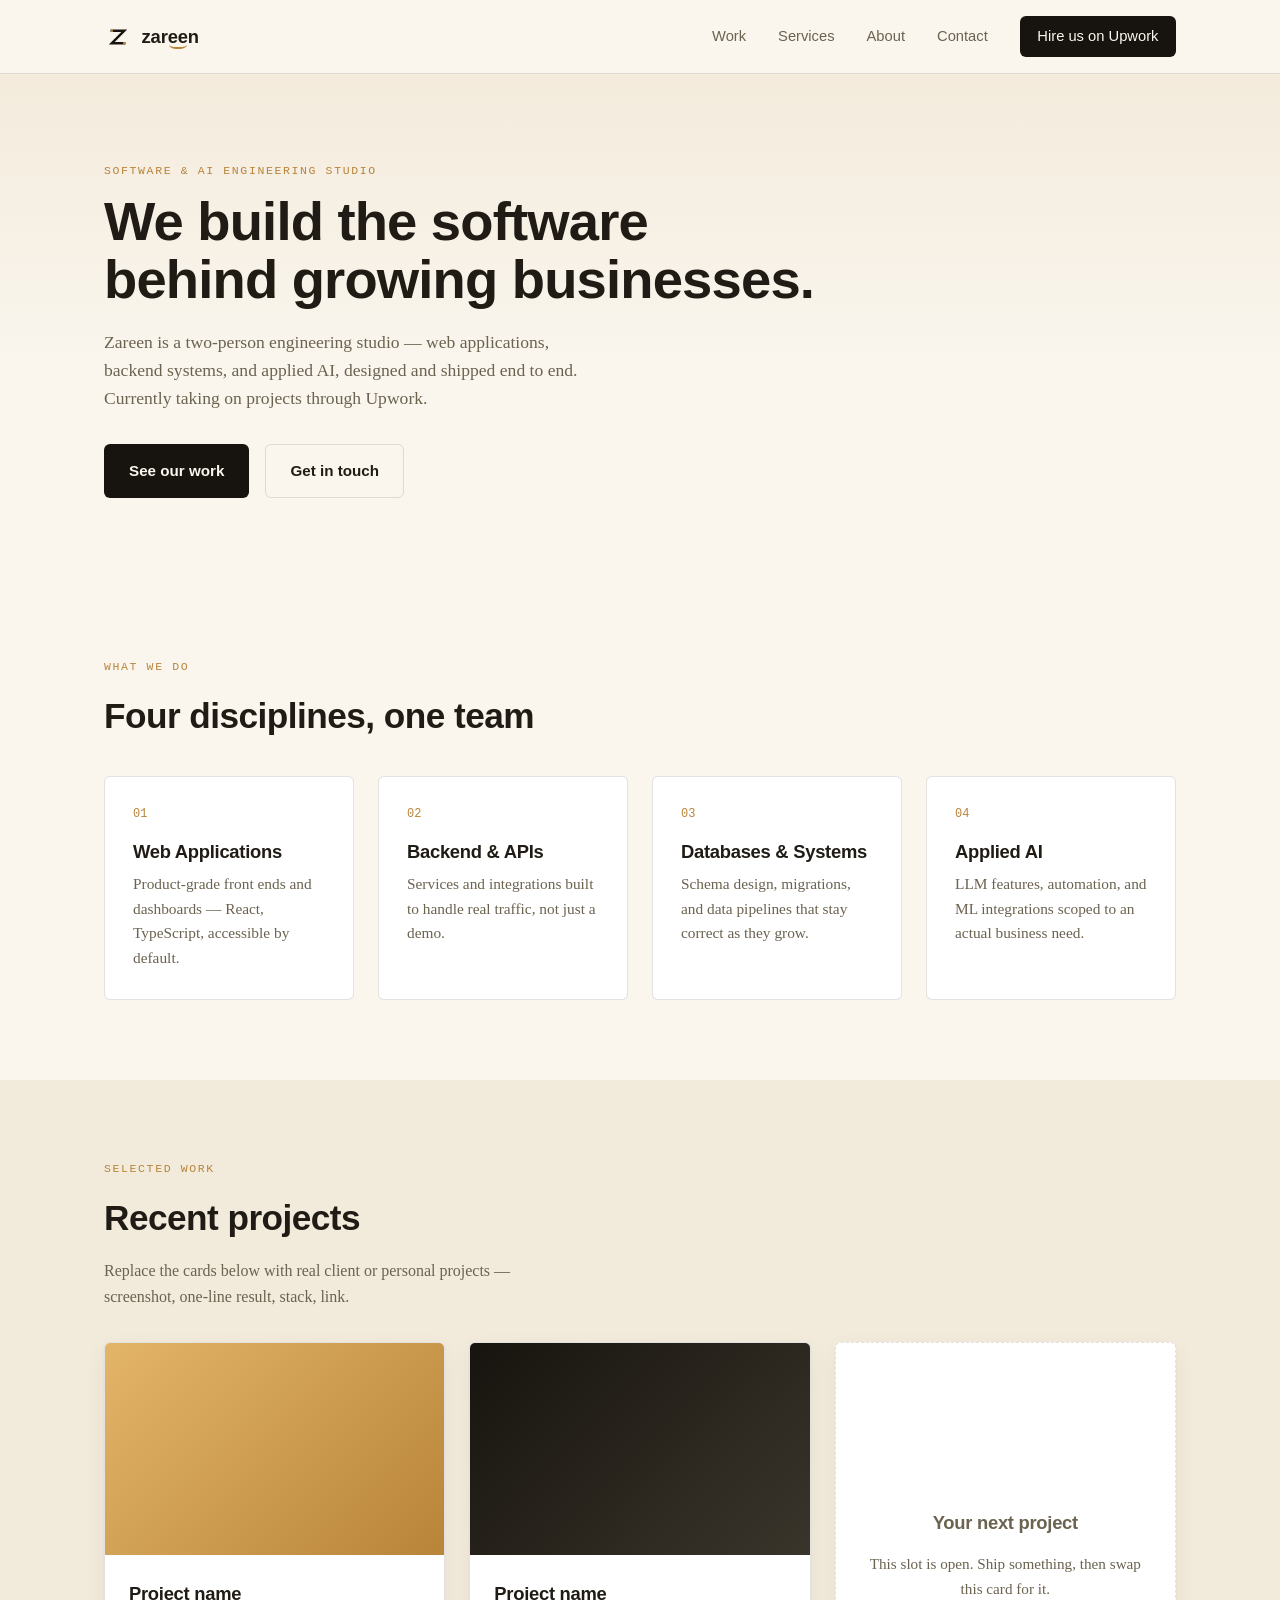
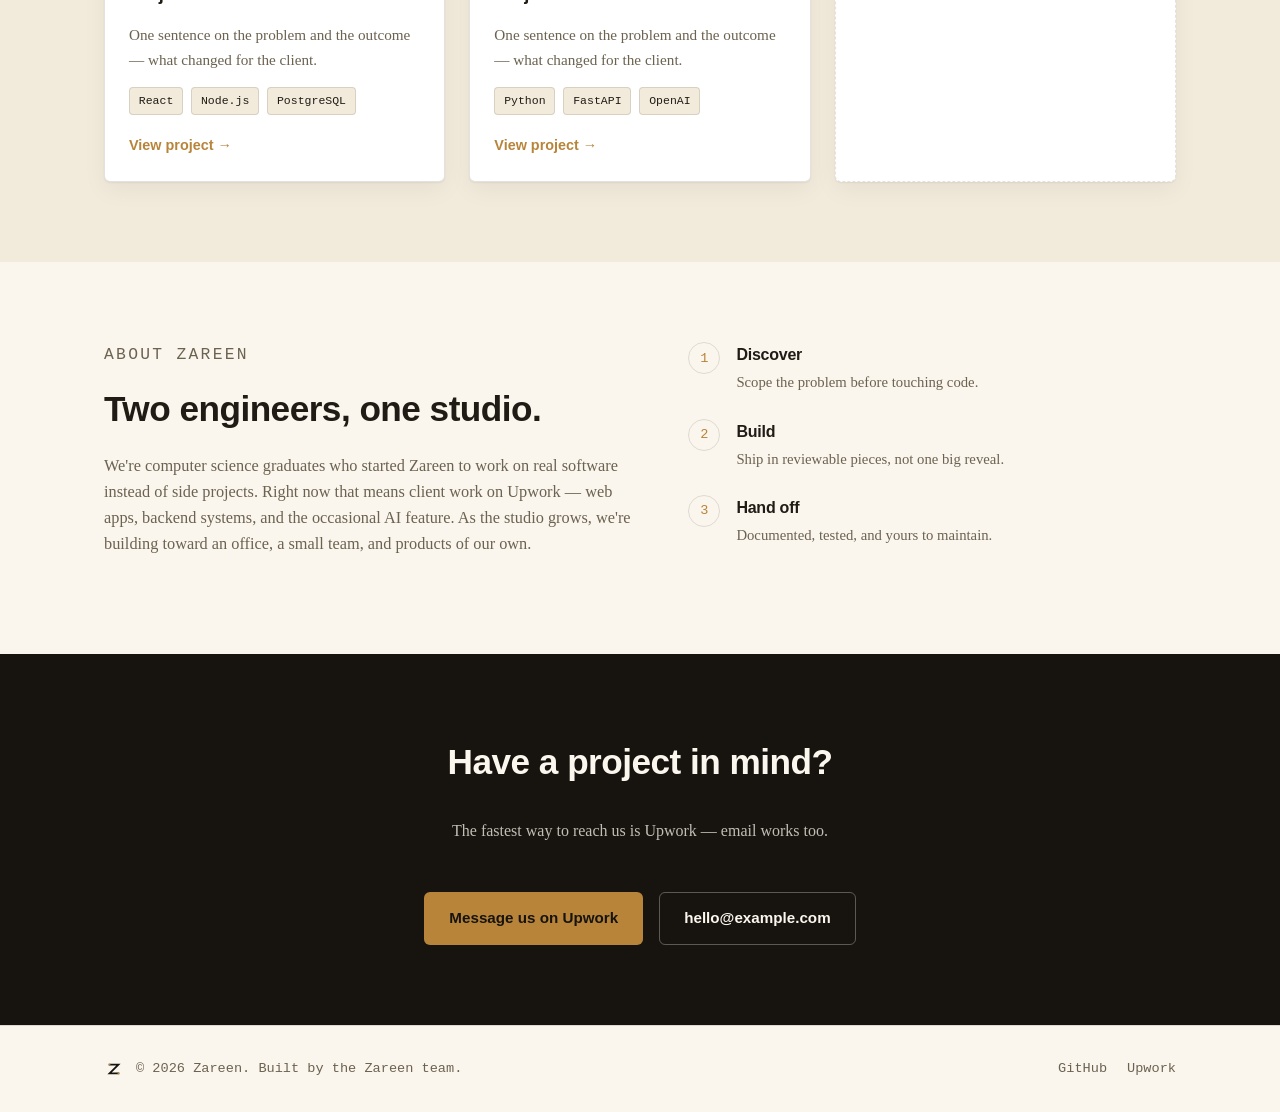
==== index.html @ 1d389ad4 "Initial commit: Zareen portfolio site" ====
<!doctype html>
<html lang="en">
<head>
<meta charset="UTF-8">
<meta name="viewport" content="width=device-width, initial-scale=1">
<title>Zareen — Software &amp; AI Engineering Studio</title>
<meta name="description" content="Zareen is a two-person engineering studio building web applications, backend systems, and applied AI for clients on Upwork and beyond.">
<meta property="og:title" content="Zareen — Software &amp; AI Engineering Studio">
<meta property="og:description" content="Web applications, backend systems, and applied AI, shipped end to end.">
<meta property="og:type" content="website">
<link rel="icon" type="image/svg+xml" href="assets/bracket-icon.svg">
<link rel="apple-touch-icon" href="assets/favicon-512.png">
<link rel="stylesheet" href="css/styles.css">
</head>
<body>

  <header class="site-header">
    <div class="wrap header-inner">
      <a class="brand" href="#top" aria-label="Zareen home">
        <img src="assets/bracket-icon.svg" alt="" class="brand-mark" width="28" height="28">
        <span class="brand-word">zar<span class="ee">ee</span>n</span>
      </a>

      <button class="nav-toggle" id="navToggle" aria-expanded="false" aria-controls="siteNav" aria-label="Toggle menu">
        <span></span><span></span><span></span>
      </button>

      <nav class="site-nav" id="siteNav">
        <a href="#work">Work</a>
        <a href="#services">Services</a>
        <a href="#about">About</a>
        <a href="#contact">Contact</a>
        <a class="nav-cta" href="#" target="_blank" rel="noopener">Hire us on Upwork</a>
      </nav>
    </div>
  </header>

  <main id="top">

    <section class="hero">
      <div class="hero-cut" aria-hidden="true"></div>
      <div class="wrap hero-inner">
        <p class="eyebrow">Software &amp; AI Engineering Studio</p>
        <h1>We build the software behind growing businesses.</h1>
        <p class="lede">Zareen is a two-person engineering studio — web applications, backend systems, and applied AI, designed and shipped end to end. Currently taking on projects through Upwork.</p>
        <div class="hero-actions">
          <a class="btn btn-primary" href="#work">See our work</a>
          <a class="btn btn-ghost" href="#contact">Get in touch</a>
        </div>
      </div>
    </section>

    <section id="services" class="section">
      <div class="wrap">
        <p class="eyebrow">What we do</p>
        <h2>Four disciplines, one team</h2>
        <div class="grid grid-4">
          <article class="card">
            <p class="card-index">01</p>
            <h3>Web Applications</h3>
            <p>Product-grade front ends and dashboards — React, TypeScript, accessible by default.</p>
          </article>
          <article class="card">
            <p class="card-index">02</p>
            <h3>Backend &amp; APIs</h3>
            <p>Services and integrations built to handle real traffic, not just a demo.</p>
          </article>
          <article class="card">
            <p class="card-index">03</p>
            <h3>Databases &amp; Systems</h3>
            <p>Schema design, migrations, and data pipelines that stay correct as they grow.</p>
          </article>
          <article class="card">
            <p class="card-index">04</p>
            <h3>Applied AI</h3>
            <p>LLM features, automation, and ML integrations scoped to an actual business need.</p>
          </article>
        </div>
      </div>
    </section>

    <section id="work" class="section section-alt">
      <div class="wrap">
        <p class="eyebrow">Selected work</p>
        <h2>Recent projects</h2>
        <p class="section-note">Replace the cards below with real client or personal projects — screenshot, one-line result, stack, link.</p>

        <div class="grid grid-3">
          <article class="project-card">
            <div class="project-thumb" style="background:linear-gradient(135deg, var(--gold-light), var(--gold));"></div>
            <div class="project-body">
              <h3>Project name</h3>
              <p>One sentence on the problem and the outcome — what changed for the client.</p>
              <p class="tags"><span>React</span><span>Node.js</span><span>PostgreSQL</span></p>
              <a class="project-link" href="#">View project →</a>
            </div>
          </article>

          <article class="project-card">
            <div class="project-thumb" style="background:linear-gradient(135deg, var(--ink), #3a352b);"></div>
            <div class="project-body">
              <h3>Project name</h3>
              <p>One sentence on the problem and the outcome — what changed for the client.</p>
              <p class="tags"><span>Python</span><span>FastAPI</span><span>OpenAI</span></p>
              <a class="project-link" href="#">View project →</a>
            </div>
          </article>

          <article class="project-card project-card-empty">
            <div class="project-body">
              <h3>Your next project</h3>
              <p>This slot is open. Ship something, then swap this card for it.</p>
            </div>
          </article>
        </div>
      </div>
    </section>

    <section id="about" class="section">
      <div class="wrap about-grid">
        <div>
          <p class="eyebrow">About Zareen</p>
          <h2>Two engineers, one studio.</h2>
          <p>We're computer science graduates who started Zareen to work on real software instead of side projects. Right now that means client work on Upwork — web apps, backend systems, and the occasional AI feature. As the studio grows, we're building toward an office, a small team, and products of our own.</p>
        </div>
        <ol class="process">
          <li><span class="process-index">1</span><div><h3>Discover</h3><p>Scope the problem before touching code.</p></div></li>
          <li><span class="process-index">2</span><div><h3>Build</h3><p>Ship in reviewable pieces, not one big reveal.</p></div></li>
          <li><span class="process-index">3</span><div><h3>Hand off</h3><p>Documented, tested, and yours to maintain.</p></div></li>
        </ol>
      </div>
    </section>

    <section id="contact" class="section section-cta">
      <div class="wrap contact-inner">
        <h2>Have a project in mind?</h2>
        <p>The fastest way to reach us is Upwork — email works too.</p>
        <div class="hero-actions">
          <a class="btn btn-primary" href="#" target="_blank" rel="noopener">Message us on Upwork</a>
          <a class="btn btn-ghost" href="mailto:hello@example.com">hello@example.com</a>
        </div>
      </div>
    </section>

  </main>

  <footer class="site-footer">
    <div class="wrap footer-inner">
      <img src="assets/bracket-icon.svg" alt="Zareen" class="brand-mark" width="20" height="20">
      <p>© <span id="year"></span> Zareen. Built by the Zareen team.</p>
      <div class="footer-links">
        <a href="#" target="_blank" rel="noopener">GitHub</a>
        <a href="#" target="_blank" rel="noopener">Upwork</a>
      </div>
    </div>
  </footer>

  <script src="js/main.js"></script>
</body>
</html>
---- css/styles.css ----
/* ---- Brand tokens (fixed — do not invert with viewer theme) ---- */
:root {
  --ink: #17140F;
  --paper: #FBF7EE;
  --gold: #B8843A;
  --gold-deep: #8C611F;
  --gold-light: #E3B569;

  /* ---- Adaptive page chrome (follows viewer theme) ---- */
  --bg: #FAF6EE;
  --bg-alt: #F2EBDC;
  --fg: #201C15;
  --muted: #6B6250;
  --border: rgba(23, 20, 15, 0.12);
  --card-bg: #FFFFFF;
  --shadow: 0 1px 2px rgba(23, 20, 15, 0.06), 0 8px 24px rgba(23, 20, 15, 0.05);

  --font-display: -apple-system, "Segoe UI Semibold", "Segoe UI", Roboto, "Helvetica Neue", Arial, sans-serif;
  --font-body: Georgia, "Iowan Old Style", "Palatino Linotype", "Book Antiqua", serif;
  --font-mono: ui-monospace, "SF Mono", "Cascadia Code", Menlo, Consolas, monospace;

  --radius: 6px;
}

@media (prefers-color-scheme: dark) {
  :root {
    --bg: #131110;
    --bg-alt: #1B1815;
    --fg: #ECE6D8;
    --muted: #A79A82;
    --border: rgba(236, 230, 216, 0.14);
    --card-bg: #1B1815;
    --shadow: 0 1px 2px rgba(0, 0, 0, 0.3), 0 8px 24px rgba(0, 0, 0, 0.25);
  }
}
:root[data-theme="dark"] {
  --bg: #131110;
  --bg-alt: #1B1815;
  --fg: #ECE6D8;
  --muted: #A79A82;
  --border: rgba(236, 230, 216, 0.14);
  --card-bg: #1B1815;
  --shadow: 0 1px 2px rgba(0, 0, 0, 0.3), 0 8px 24px rgba(0, 0, 0, 0.25);
}
:root[data-theme="light"] {
  --bg: #FAF6EE;
  --bg-alt: #F2EBDC;
  --fg: #201C15;
  --muted: #6B6250;
  --border: rgba(23, 20, 15, 0.12);
  --card-bg: #FFFFFF;
  --shadow: 0 1px 2px rgba(23, 20, 15, 0.06), 0 8px 24px rgba(23, 20, 15, 0.05);
}

/* ---- Reset ---- */
* { box-sizing: border-box; }
html { scroll-behavior: smooth; }
@media (prefers-reduced-motion: reduce) {
  html { scroll-behavior: auto; }
  * { animation: none !important; transition: none !important; }
}
body {
  margin: 0;
  background: var(--bg);
  color: var(--fg);
  font-family: var(--font-body);
  line-height: 1.6;
  -webkit-font-smoothing: antialiased;
}
img { max-width: 100%; display: block; }
a { color: inherit; }

.wrap {
  max-width: 1120px;
  margin: 0 auto;
  padding: 0 1.5rem;
}

h1, h2, h3 {
  font-family: var(--font-display);
  font-weight: 700;
  letter-spacing: -0.015em;
  text-wrap: balance;
  margin: 0;
}
h1 { font-size: clamp(2.2rem, 5vw, 3.4rem); line-height: 1.08; }
h2 { font-size: clamp(1.6rem, 3.2vw, 2.2rem); margin-bottom: 0.75rem; }
h3 { font-size: 1.15rem; margin-bottom: 0.4rem; }

.eyebrow {
  font-family: var(--font-mono);
  font-size: 0.72rem;
  letter-spacing: 0.14em;
  text-transform: uppercase;
  color: var(--gold);
  margin: 0 0 0.75rem;
}

.lede { font-size: 1.1rem; color: var(--muted); max-width: 56ch; }
.section-note { color: var(--muted); max-width: 60ch; margin: 0 0 2rem; }

/* ---- Buttons ---- */
.btn {
  display: inline-flex;
  align-items: center;
  gap: 0.5rem;
  padding: 0.85rem 1.5rem;
  border-radius: var(--radius);
  font-family: var(--font-display);
  font-weight: 600;
  font-size: 0.95rem;
  text-decoration: none;
  border: 1px solid transparent;
}
.btn-primary { background: var(--ink); color: var(--paper); }
.btn-primary:hover { background: var(--gold-deep); }
@media (prefers-color-scheme: dark) {
  .btn-primary { background: var(--gold); color: var(--ink); }
}
:root[data-theme="dark"] .btn-primary { background: var(--gold); color: var(--ink); }
.btn-ghost { border-color: var(--border); color: var(--fg); }
.btn-ghost:hover { border-color: var(--gold); color: var(--gold); }
.btn:focus-visible, a:focus-visible, button:focus-visible {
  outline: 2px solid var(--gold);
  outline-offset: 2px;
}

.hero-actions { display: flex; gap: 1rem; flex-wrap: wrap; margin-top: 2rem; }

/* ---- Header ---- */
.site-header {
  position: sticky; top: 0; z-index: 40;
  background: color-mix(in srgb, var(--bg) 88%, transparent);
  backdrop-filter: blur(10px);
  border-bottom: 1px solid var(--border);
}
.header-inner {
  display: flex; align-items: center; justify-content: space-between;
  padding-top: 1rem; padding-bottom: 1rem;
}
.brand { display: flex; align-items: center; gap: 0.6rem; text-decoration: none; }
.brand-mark { flex: none; }
.brand-word {
  font-family: var(--font-display);
  font-weight: 700;
  font-size: 1.15rem;
  letter-spacing: -0.01em;
  text-transform: lowercase;
  color: var(--fg);
  position: relative;
}
.brand-word .ee { position: relative; }
.brand-word .ee::after {
  content: "";
  position: absolute;
  left: 6%; right: 6%; bottom: -0.14em;
  height: 0.14em;
  border-bottom: 2px solid var(--gold);
  border-radius: 0 0 50% 50% / 0 0 100% 100%;
}

.site-nav { display: flex; align-items: center; gap: 2rem; }
.site-nav a {
  text-decoration: none;
  font-family: var(--font-display);
  font-size: 0.92rem;
  color: var(--muted);
}
.site-nav a:hover { color: var(--fg); }
.nav-cta {
  background: var(--ink); color: var(--paper) !important;
  padding: 0.55rem 1.1rem; border-radius: var(--radius);
}
@media (prefers-color-scheme: dark) { .nav-cta { background: var(--gold); color: var(--ink) !important; } }
:root[data-theme="dark"] .nav-cta { background: var(--gold); color: var(--ink) !important; }

.nav-toggle { display: none; flex-direction: column; gap: 5px; background: none; border: none; padding: 0.5rem; cursor: pointer; }
.nav-toggle span { width: 22px; height: 2px; background: var(--fg); }

@media (max-width: 760px) {
  .nav-toggle { display: flex; }
  .site-nav {
    position: absolute; top: 100%; left: 0; right: 0;
    background: var(--bg); border-bottom: 1px solid var(--border);
    flex-direction: column; align-items: flex-start; gap: 0;
    padding: 0 1.5rem; max-height: 0; overflow: hidden;
  }
  .site-nav.open { padding: 0.5rem 1.5rem 1.5rem; max-height: 400px; }
  .site-nav a { padding: 0.7rem 0; width: 100%; }
  .nav-cta { margin-top: 0.5rem; text-align: center; }
}

/* ---- Hero ---- */
.hero { position: relative; overflow: hidden; padding: 5.5rem 0 5rem; }
.hero-cut {
  position: absolute; inset: 0;
  background: linear-gradient(180deg, color-mix(in srgb, var(--gold) 10%, transparent), transparent 60%);
  clip-path: polygon(0 0, 100% 0, 100% 55%, 0 85%);
  z-index: 0;
  pointer-events: none;
}
.hero-inner { position: relative; z-index: 1; }

/* ---- Sections ---- */
.section { padding: 5rem 0; }
.section-alt { background: var(--bg-alt); }
.section-cta { background: var(--ink); color: var(--paper); text-align: center; }
.section-cta .eyebrow { color: var(--gold-light); }
.section-cta p { color: color-mix(in srgb, var(--paper) 75%, transparent); }
.contact-inner { display: flex; flex-direction: column; align-items: center; }
.contact-inner .hero-actions { justify-content: center; }
.section-cta .btn-ghost { border-color: color-mix(in srgb, var(--paper) 30%, transparent); color: var(--paper); }
.section-cta .btn-primary { background: var(--gold); color: var(--ink); }

/* ---- Grids & cards ---- */
.grid { display: grid; gap: 1.5rem; margin-top: 2rem; }
.grid-4 { grid-template-columns: repeat(auto-fit, minmax(220px, 1fr)); }
.grid-3 { grid-template-columns: repeat(auto-fit, minmax(280px, 1fr)); }

.card {
  background: var(--card-bg);
  border: 1px solid var(--border);
  border-radius: var(--radius);
  padding: 1.75rem;
}
.card-index {
  font-family: var(--font-mono);
  font-size: 0.75rem;
  color: var(--gold);
  margin: 0 0 0.75rem;
}
.card p:last-child { color: var(--muted); margin: 0; font-size: 0.96rem; }

.project-card {
  background: var(--card-bg);
  border: 1px solid var(--border);
  border-radius: var(--radius);
  overflow: hidden;
  box-shadow: var(--shadow);
}
.project-thumb { aspect-ratio: 16 / 10; }
.project-body { padding: 1.5rem; }
.project-body p { color: var(--muted); font-size: 0.95rem; }
.tags { display: flex; gap: 0.5rem; flex-wrap: wrap; margin: 0.9rem 0; }
.tags span {
  font-family: var(--font-mono);
  font-size: 0.72rem;
  color: var(--fg);
  background: var(--bg-alt);
  border: 1px solid var(--border);
  padding: 0.25rem 0.55rem;
  border-radius: 4px;
}
.project-link {
  display: inline-block; margin-top: 0.25rem;
  font-family: var(--font-display); font-weight: 600; font-size: 0.9rem;
  color: var(--gold); text-decoration: none;
}
.project-card-empty {
  display: flex; align-items: center; justify-content: center;
  border-style: dashed;
  min-height: 260px;
}
.project-card-empty .project-body { text-align: center; }
.project-card-empty h3 { color: var(--muted); }

/* ---- About / process ---- */
.about-grid {
  display: grid;
  grid-template-columns: 1.1fr 1fr;
  gap: 3rem;
  align-items: start;
}
.about-grid p { color: var(--muted); font-size: 1.02rem; }
@media (max-width: 760px) { .about-grid { grid-template-columns: 1fr; } }

.process { list-style: none; margin: 0; padding: 0; display: flex; flex-direction: column; gap: 1.5rem; }
.process li { display: flex; gap: 1rem; align-items: flex-start; }
.process-index {
  flex: none;
  font-family: var(--font-mono);
  font-size: 0.85rem;
  width: 2rem; height: 2rem;
  display: flex; align-items: center; justify-content: center;
  border: 1px solid var(--border);
  border-radius: 50%;
  color: var(--gold);
}
.process h3 { margin-bottom: 0.2rem; font-size: 1rem; }
.process p { margin: 0; color: var(--muted); font-size: 0.92rem; }

/* ---- Footer ---- */
.site-footer { border-top: 1px solid var(--border); padding: 2rem 0; }
.footer-inner {
  display: flex; align-items: center; gap: 0.75rem;
  flex-wrap: wrap; justify-content: space-between;
}
.footer-inner p { margin: 0; color: var(--muted); font-size: 0.85rem; font-family: var(--font-mono); }
.footer-links { display: flex; gap: 1.25rem; margin-left: auto; }
.footer-links a { text-decoration: none; font-size: 0.85rem; color: var(--muted); font-family: var(--font-mono); }
.footer-links a:hover { color: var(--gold); }
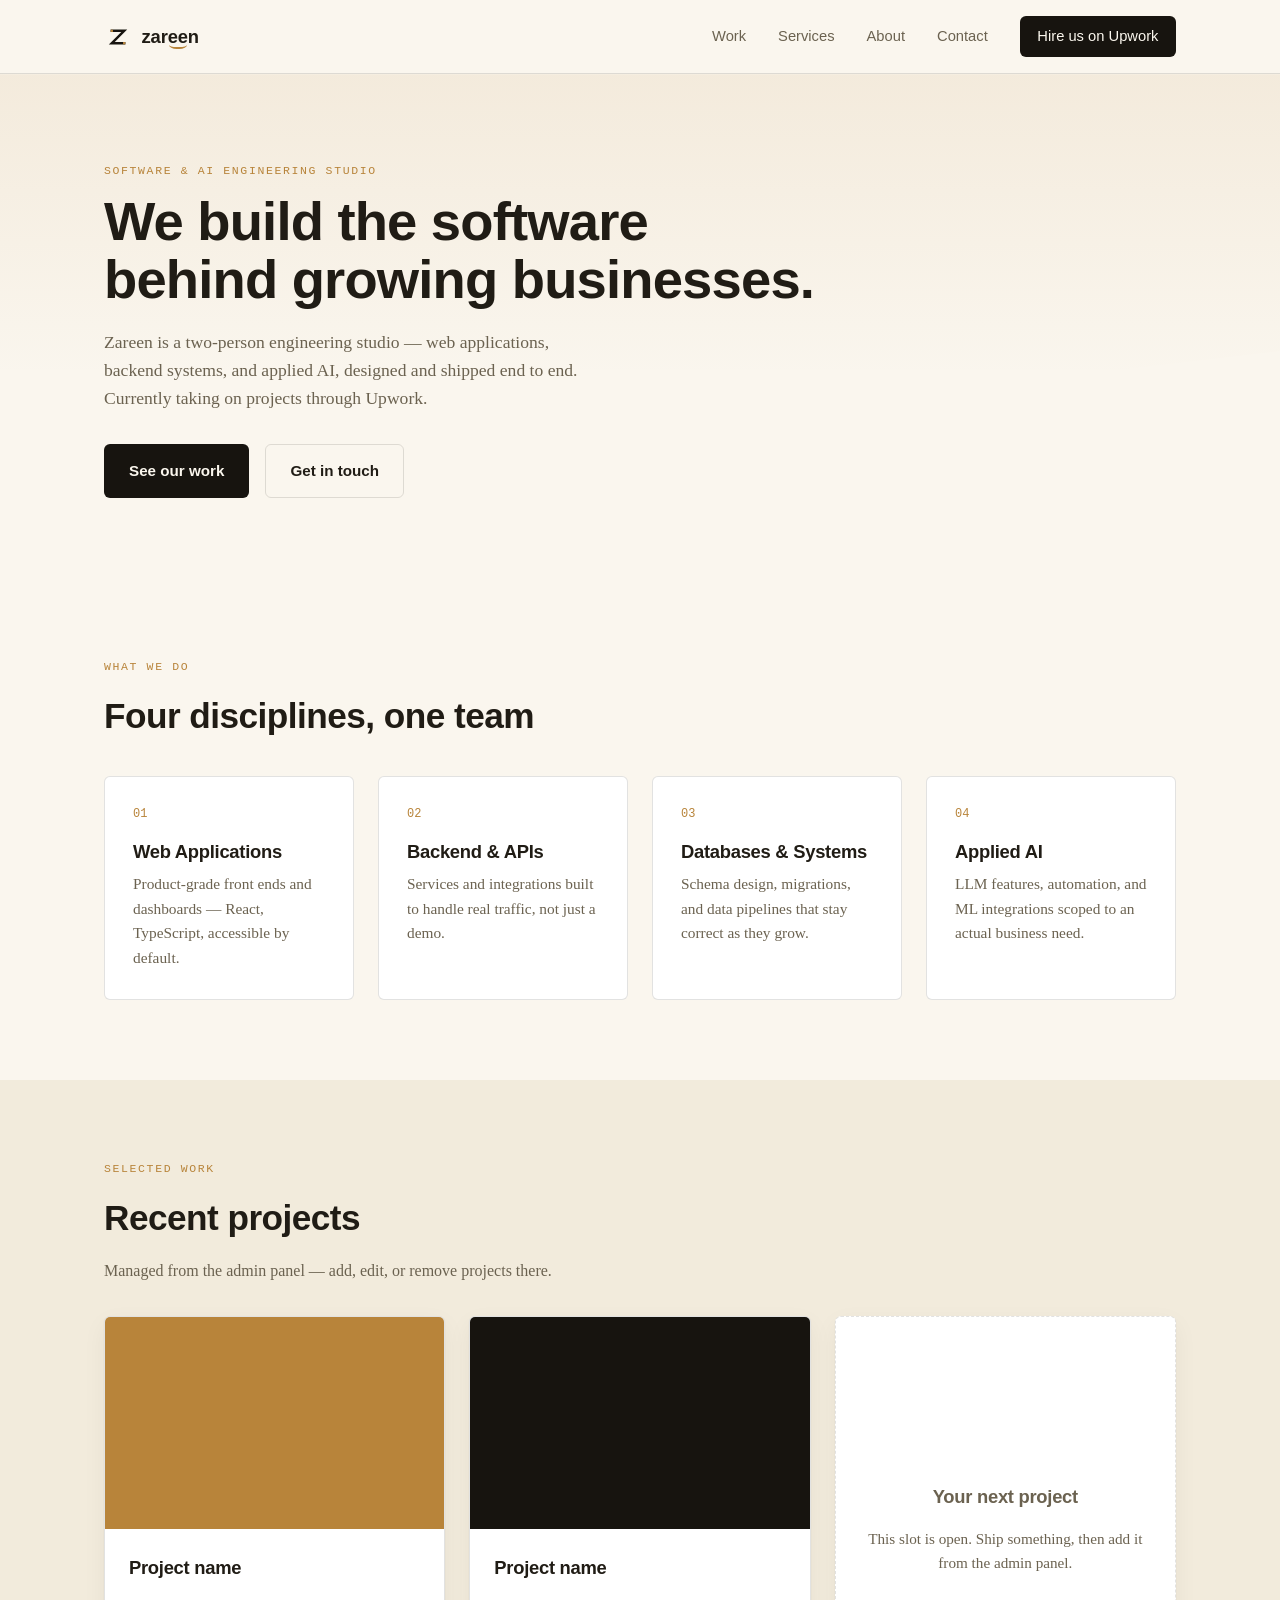
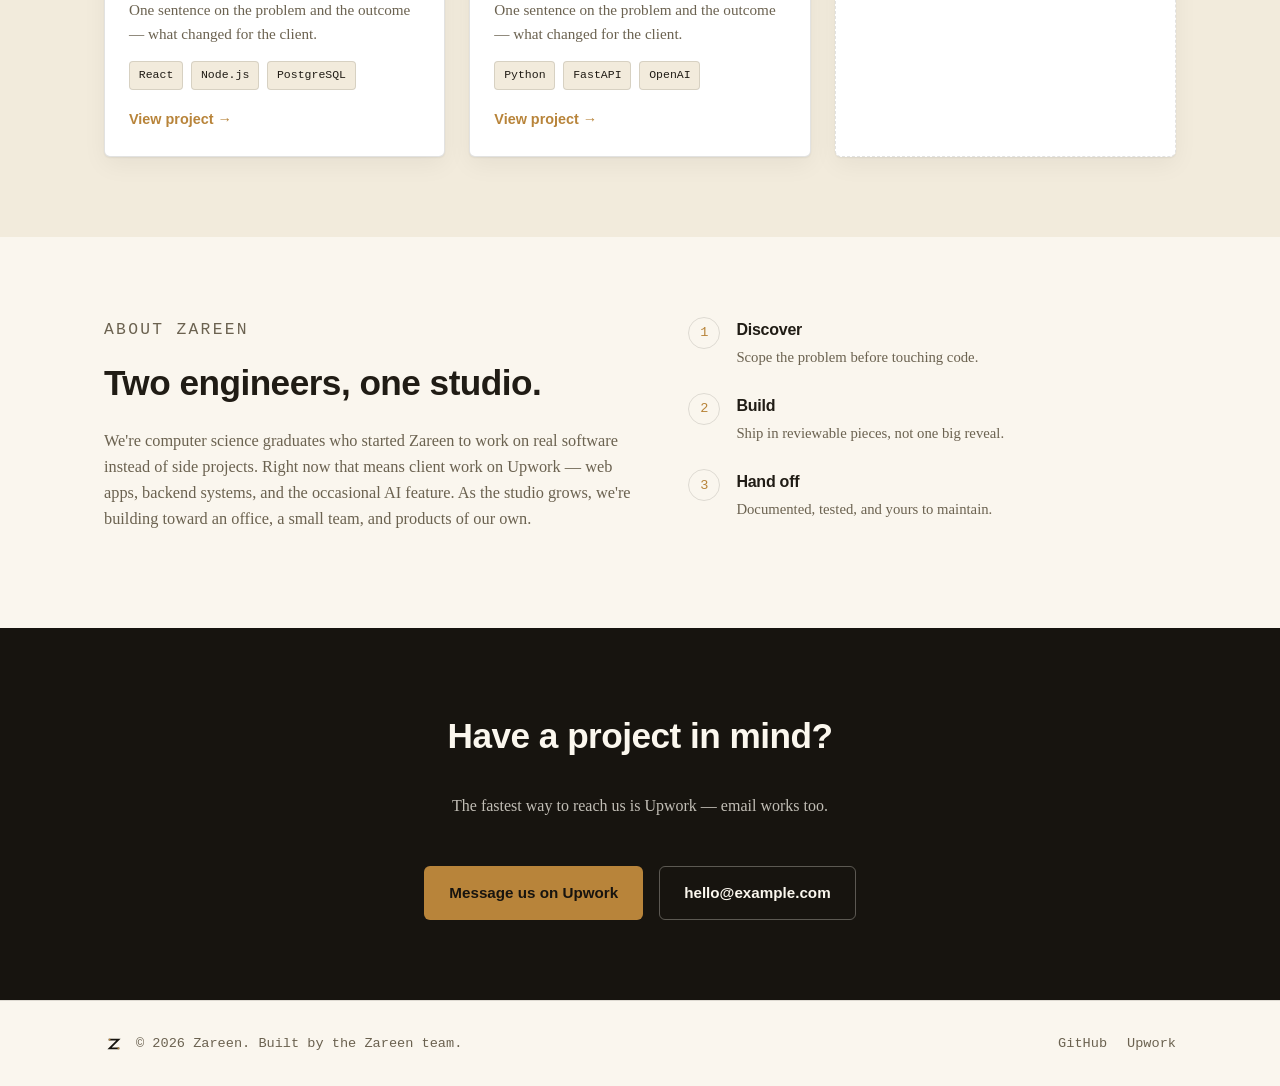
==== commit a08a6d6a: "Add content-driven projects/hero/about + git-backed admin panel" ====
--- a/index.html
+++ b/index.html
@@ -40,9 +40,9 @@
     <section class="hero">
       <div class="hero-cut" aria-hidden="true"></div>
       <div class="wrap hero-inner">
-        <p class="eyebrow">Software &amp; AI Engineering Studio</p>
-        <h1>We build the software behind growing businesses.</h1>
-        <p class="lede">Zareen is a two-person engineering studio — web applications, backend systems, and applied AI, designed and shipped end to end. Currently taking on projects through Upwork.</p>
+        <p class="eyebrow" id="heroEyebrow">Software &amp; AI Engineering Studio</p>
+        <h1 id="heroTitle">We build the software behind growing businesses.</h1>
+        <p class="lede" id="heroLede">Zareen is a two-person engineering studio — web applications, backend systems, and applied AI, designed and shipped end to end. Currently taking on projects through Upwork.</p>
         <div class="hero-actions">
           <a class="btn btn-primary" href="#work">See our work</a>
           <a class="btn btn-ghost" href="#contact">Get in touch</a>
@@ -83,35 +83,10 @@
       <div class="wrap">
         <p class="eyebrow">Selected work</p>
         <h2>Recent projects</h2>
-        <p class="section-note">Replace the cards below with real client or personal projects — screenshot, one-line result, stack, link.</p>
+        <p class="section-note">Managed from the admin panel — add, edit, or remove projects there.</p>
 
-        <div class="grid grid-3">
-          <article class="project-card">
-            <div class="project-thumb" style="background:linear-gradient(135deg, var(--gold-light), var(--gold));"></div>
-            <div class="project-body">
-              <h3>Project name</h3>
-              <p>One sentence on the problem and the outcome — what changed for the client.</p>
-              <p class="tags"><span>React</span><span>Node.js</span><span>PostgreSQL</span></p>
-              <a class="project-link" href="#">View project →</a>
-            </div>
-          </article>
-
-          <article class="project-card">
-            <div class="project-thumb" style="background:linear-gradient(135deg, var(--ink), #3a352b);"></div>
-            <div class="project-body">
-              <h3>Project name</h3>
-              <p>One sentence on the problem and the outcome — what changed for the client.</p>
-              <p class="tags"><span>Python</span><span>FastAPI</span><span>OpenAI</span></p>
-              <a class="project-link" href="#">View project →</a>
-            </div>
-          </article>
-
-          <article class="project-card project-card-empty">
-            <div class="project-body">
-              <h3>Your next project</h3>
-              <p>This slot is open. Ship something, then swap this card for it.</p>
-            </div>
-          </article>
+        <div class="grid grid-3" id="projectsGrid">
+          <p class="loading-note">Loading projects…</p>
         </div>
       </div>
     </section>
@@ -121,7 +96,7 @@
         <div>
           <p class="eyebrow">About Zareen</p>
           <h2>Two engineers, one studio.</h2>
-          <p>We're computer science graduates who started Zareen to work on real software instead of side projects. Right now that means client work on Upwork — web apps, backend systems, and the occasional AI feature. As the studio grows, we're building toward an office, a small team, and products of our own.</p>
+          <p id="aboutText">We're computer science graduates who started Zareen to work on real software instead of side projects. Right now that means client work on Upwork — web apps, backend systems, and the occasional AI feature. As the studio grows, we're building toward an office, a small team, and products of our own.</p>
         </div>
         <ol class="process">
           <li><span class="process-index">1</span><div><h3>Discover</h3><p>Scope the problem before touching code.</p></div></li>
--- a/css/styles.css
+++ b/css/styles.css
@@ -263,6 +263,7 @@
 }
 .project-card-empty .project-body { text-align: center; }
 .project-card-empty h3 { color: var(--muted); }
+.loading-note { color: var(--muted); font-family: var(--font-mono); font-size: 0.85rem; grid-column: 1 / -1; }
 
 /* ---- About / process ---- */
 .about-grid {
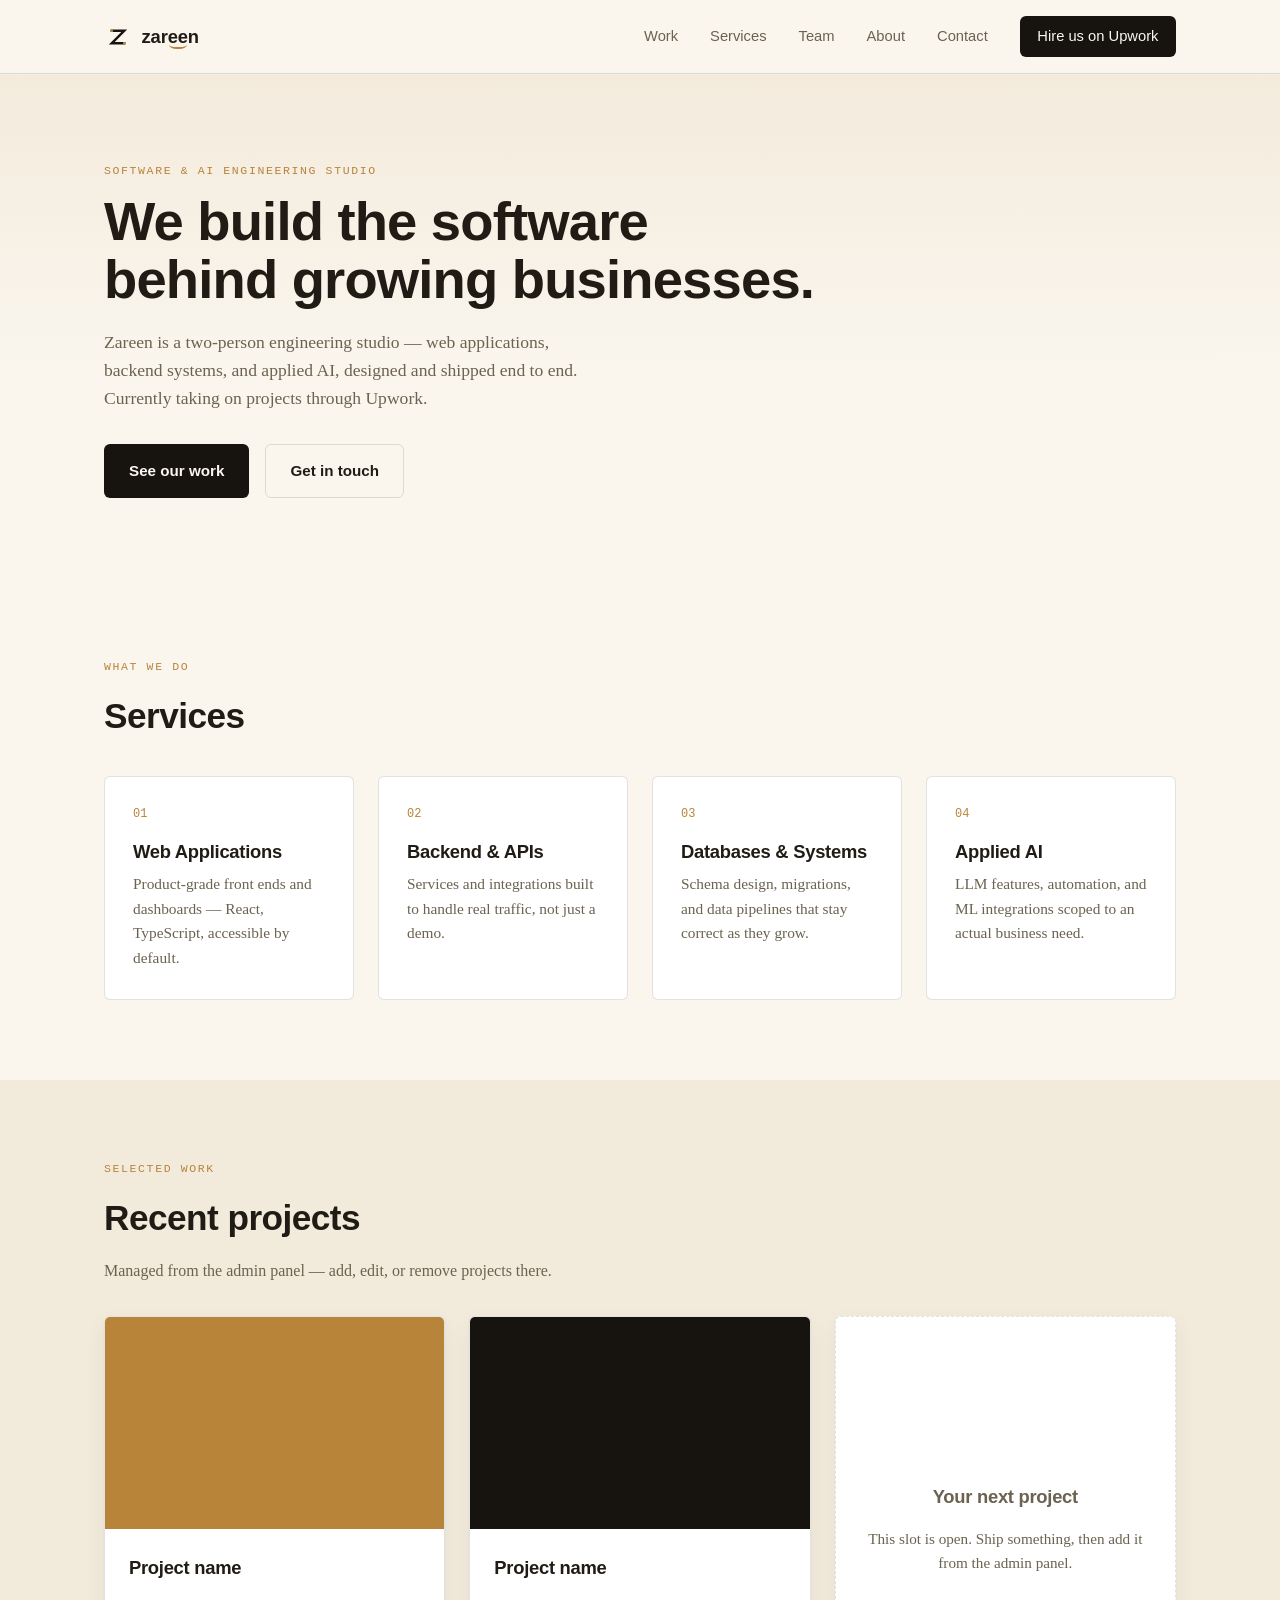
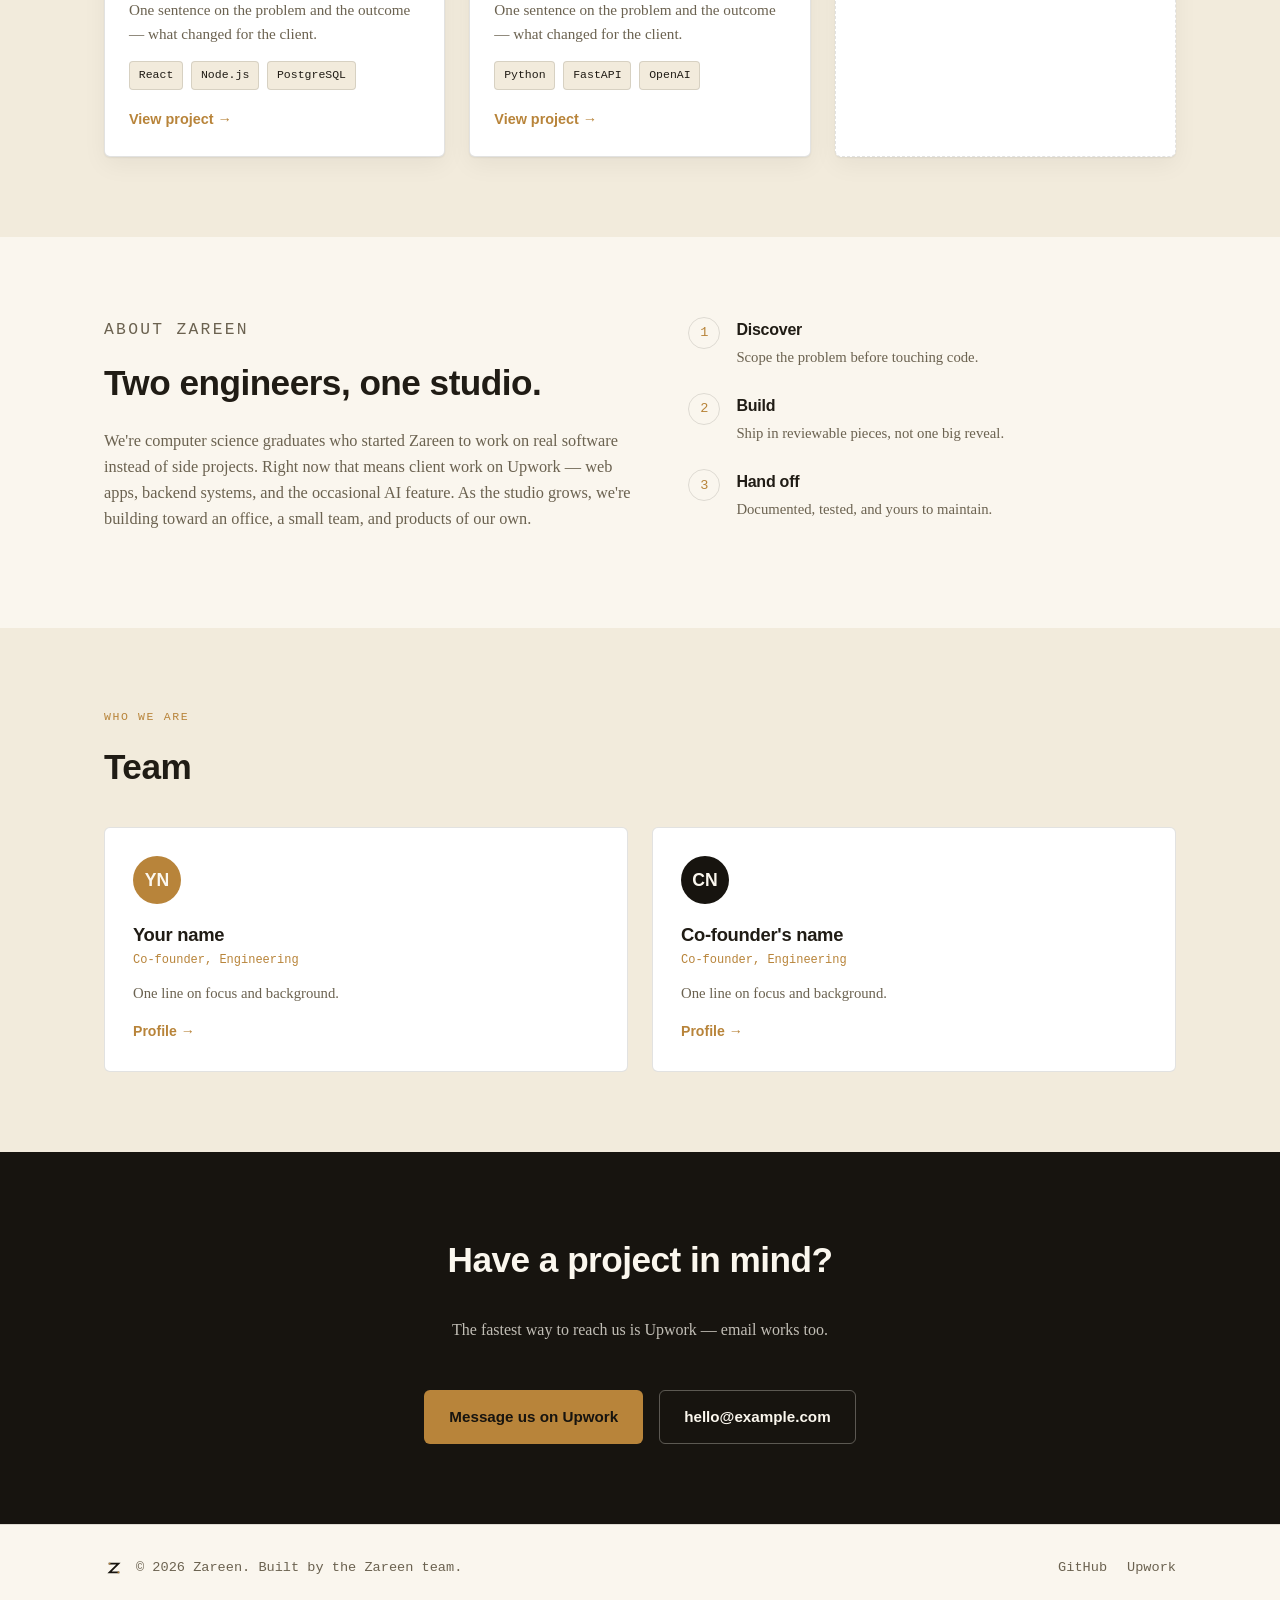
==== commit 3e92d978: "Add logo picker, contact/social links, services, and team management to admin panel" ====
--- a/index.html
+++ b/index.html
@@ -17,7 +17,8 @@
   <header class="site-header">
     <div class="wrap header-inner">
       <a class="brand" href="#top" aria-label="Zareen home">
-        <img src="assets/bracket-icon.svg" alt="" class="brand-mark" width="28" height="28">
+        <img src="assets/bracket-icon.svg" alt="" class="brand-mark logo-light" width="28" height="28">
+        <img src="assets/bracket-icon-reversed.svg" alt="" class="brand-mark logo-dark" width="28" height="28">
         <span class="brand-word">zar<span class="ee">ee</span>n</span>
       </a>
 
@@ -28,9 +29,10 @@
       <nav class="site-nav" id="siteNav">
         <a href="#work">Work</a>
         <a href="#services">Services</a>
+        <a href="#team">Team</a>
         <a href="#about">About</a>
         <a href="#contact">Contact</a>
-        <a class="nav-cta" href="#" target="_blank" rel="noopener">Hire us on Upwork</a>
+        <a class="nav-cta" id="navCta" href="#contact" target="_blank" rel="noopener">Hire us on Upwork</a>
       </nav>
     </div>
   </header>
@@ -53,28 +55,9 @@
     <section id="services" class="section">
       <div class="wrap">
         <p class="eyebrow">What we do</p>
-        <h2>Four disciplines, one team</h2>
-        <div class="grid grid-4">
-          <article class="card">
-            <p class="card-index">01</p>
-            <h3>Web Applications</h3>
-            <p>Product-grade front ends and dashboards — React, TypeScript, accessible by default.</p>
-          </article>
-          <article class="card">
-            <p class="card-index">02</p>
-            <h3>Backend &amp; APIs</h3>
-            <p>Services and integrations built to handle real traffic, not just a demo.</p>
-          </article>
-          <article class="card">
-            <p class="card-index">03</p>
-            <h3>Databases &amp; Systems</h3>
-            <p>Schema design, migrations, and data pipelines that stay correct as they grow.</p>
-          </article>
-          <article class="card">
-            <p class="card-index">04</p>
-            <h3>Applied AI</h3>
-            <p>LLM features, automation, and ML integrations scoped to an actual business need.</p>
-          </article>
+        <h2>Services</h2>
+        <div class="grid grid-4" id="servicesGrid">
+          <p class="loading-note">Loading…</p>
         </div>
       </div>
     </section>
@@ -106,14 +89,25 @@
       </div>
     </section>
 
+    <section id="team" class="section section-alt">
+      <div class="wrap">
+        <p class="eyebrow">Who we are</p>
+        <h2>Team</h2>
+        <div class="grid grid-3" id="teamGrid">
+          <p class="loading-note">Loading…</p>
+        </div>
+      </div>
+    </section>
+
     <section id="contact" class="section section-cta">
       <div class="wrap contact-inner">
         <h2>Have a project in mind?</h2>
         <p>The fastest way to reach us is Upwork — email works too.</p>
-        <div class="hero-actions">
-          <a class="btn btn-primary" href="#" target="_blank" rel="noopener">Message us on Upwork</a>
-          <a class="btn btn-ghost" href="mailto:hello@example.com">hello@example.com</a>
+        <div class="hero-actions" id="contactActions">
+          <a class="btn btn-primary" id="contactUpwork" href="#" target="_blank" rel="noopener">Message us on Upwork</a>
+          <a class="btn btn-ghost" id="contactEmail" href="mailto:hello@example.com">hello@example.com</a>
         </div>
+        <p id="contactPhone" class="contact-phone" hidden></p>
       </div>
     </section>
 
@@ -121,12 +115,10 @@
 
   <footer class="site-footer">
     <div class="wrap footer-inner">
-      <img src="assets/bracket-icon.svg" alt="Zareen" class="brand-mark" width="20" height="20">
+      <img src="assets/bracket-icon.svg" alt="Zareen" class="brand-mark logo-light" width="20" height="20">
+      <img src="assets/bracket-icon-reversed.svg" alt="Zareen" class="brand-mark logo-dark" width="20" height="20">
       <p>© <span id="year"></span> Zareen. Built by the Zareen team.</p>
-      <div class="footer-links">
-        <a href="#" target="_blank" rel="noopener">GitHub</a>
-        <a href="#" target="_blank" rel="noopener">Upwork</a>
-      </div>
+      <div class="footer-links" id="footerLinks"></div>
     </div>
   </footer>
 
--- a/css/styles.css
+++ b/css/styles.css
@@ -140,6 +140,15 @@
 }
 .brand { display: flex; align-items: center; gap: 0.6rem; text-decoration: none; }
 .brand-mark { flex: none; }
+.logo-dark { display: none; }
+@media (prefers-color-scheme: dark) {
+  .logo-light { display: none; }
+  .logo-dark { display: block; }
+}
+:root[data-theme="dark"] .logo-light { display: none; }
+:root[data-theme="dark"] .logo-dark { display: block; }
+:root[data-theme="light"] .logo-light { display: block; }
+:root[data-theme="light"] .logo-dark { display: none; }
 .brand-word {
   font-family: var(--font-display);
   font-weight: 700;
@@ -265,6 +274,29 @@
 .project-card-empty h3 { color: var(--muted); }
 .loading-note { color: var(--muted); font-family: var(--font-mono); font-size: 0.85rem; grid-column: 1 / -1; }
 
+/* ---- Team ---- */
+.team-card {
+  background: var(--card-bg);
+  border: 1px solid var(--border);
+  border-radius: var(--radius);
+  padding: 1.75rem;
+  text-align: left;
+}
+.team-avatar {
+  width: 48px; height: 48px;
+  border-radius: 50%;
+  display: flex; align-items: center; justify-content: center;
+  font-family: var(--font-display); font-weight: 700; color: var(--paper);
+  margin-bottom: 1rem;
+  font-size: 1.1rem;
+}
+.team-card h3 { margin-bottom: 0.1rem; }
+.team-role { font-family: var(--font-mono); font-size: 0.75rem; color: var(--gold); margin: 0 0 0.75rem; }
+.team-card p.bio { color: var(--muted); font-size: 0.92rem; margin: 0 0 0.75rem; }
+.team-card a { font-family: var(--font-display); font-weight: 600; font-size: 0.88rem; color: var(--gold); text-decoration: none; }
+
+.contact-phone { margin-top: 1rem; font-family: var(--font-mono); color: color-mix(in srgb, var(--paper) 70%, transparent); }
+
 /* ---- About / process ---- */
 .about-grid {
   display: grid;
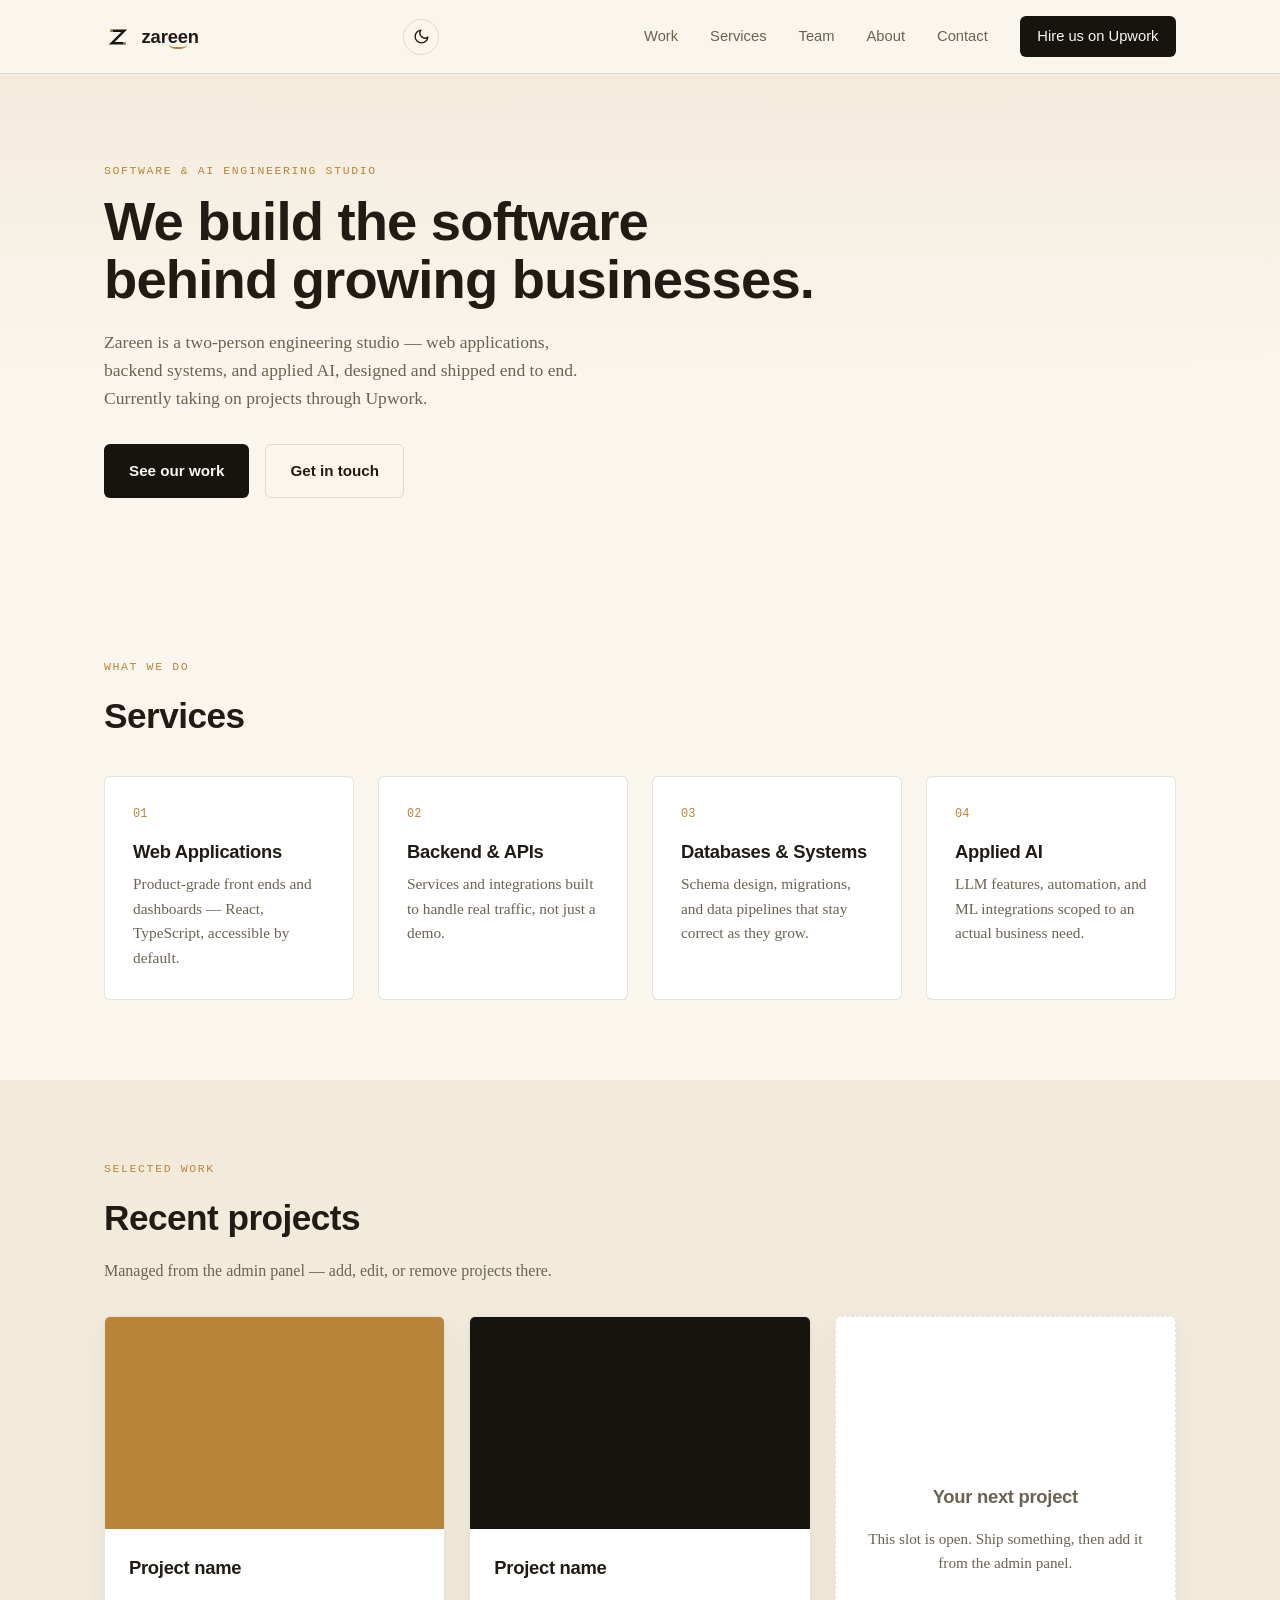
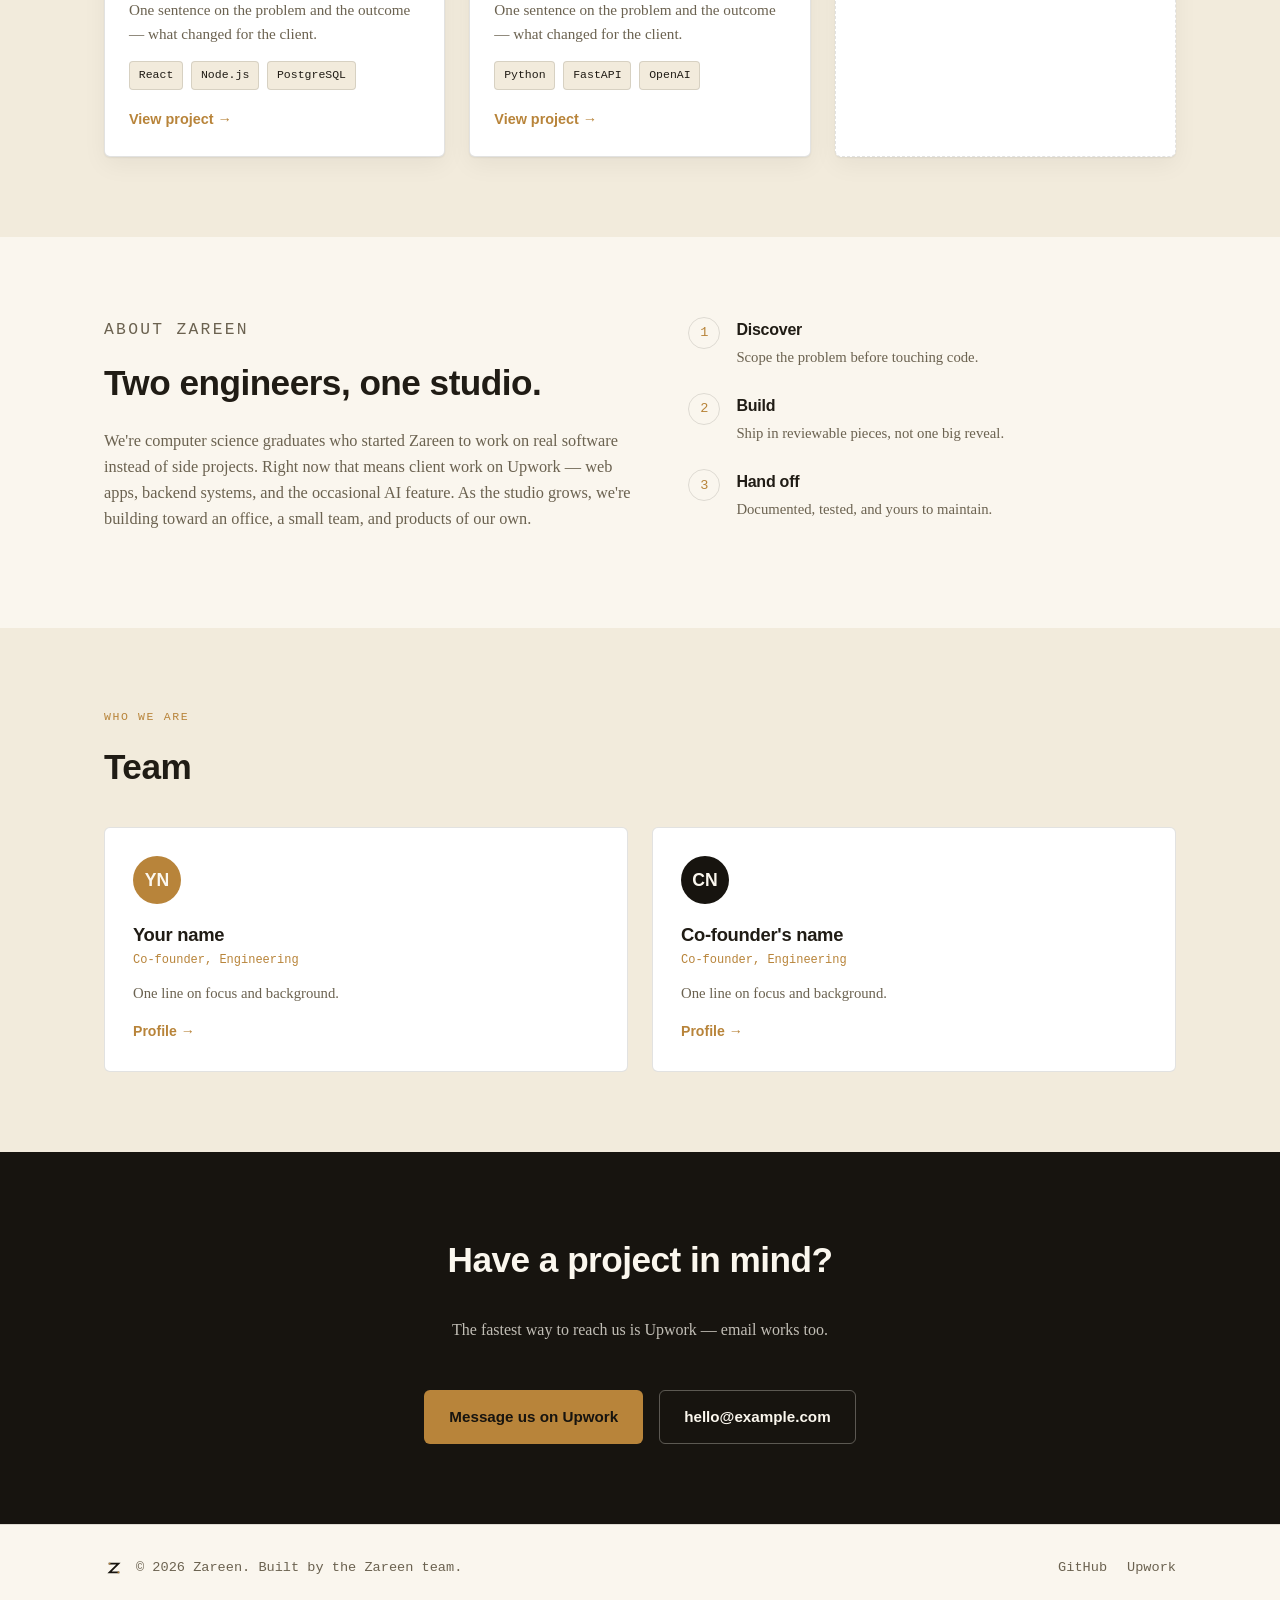
==== commit f40828b3: "Add light/dark theme toggle; surface storage/login errors in admin instead of failing silently" ====
--- a/index.html
+++ b/index.html
@@ -11,6 +11,12 @@
 <link rel="icon" type="image/svg+xml" href="assets/bracket-icon.svg">
 <link rel="apple-touch-icon" href="assets/favicon-512.png">
 <link rel="stylesheet" href="css/styles.css">
+<script>
+  try {
+    var t = localStorage.getItem("zareen_theme");
+    if (t === "light" || t === "dark") document.documentElement.setAttribute("data-theme", t);
+  } catch (e) {}
+</script>
 </head>
 <body>
 
@@ -22,9 +28,15 @@
         <span class="brand-word">zar<span class="ee">ee</span>n</span>
       </a>
 
-      <button class="nav-toggle" id="navToggle" aria-expanded="false" aria-controls="siteNav" aria-label="Toggle menu">
-        <span></span><span></span><span></span>
-      </button>
+      <div class="header-actions">
+        <button class="theme-toggle" id="themeToggle" type="button" aria-label="Switch color theme">
+          <svg class="icon-moon" viewBox="0 0 24 24" fill="none" stroke="currentColor" stroke-width="2" stroke-linecap="round" stroke-linejoin="round"><path d="M21 12.79A9 9 0 1 1 11.21 3 7 7 0 0 0 21 12.79Z"/></svg>
+          <svg class="icon-sun" viewBox="0 0 24 24" fill="none" stroke="currentColor" stroke-width="2" stroke-linecap="round" stroke-linejoin="round"><circle cx="12" cy="12" r="4"/><path d="M12 2v2M12 20v2M4.93 4.93l1.41 1.41M17.66 17.66l1.41 1.41M2 12h2M20 12h2M4.93 19.07l1.41-1.41M17.66 6.34l1.41-1.41"/></svg>
+        </button>
+        <button class="nav-toggle" id="navToggle" aria-expanded="false" aria-controls="siteNav" aria-label="Toggle menu">
+          <span></span><span></span><span></span>
+        </button>
+      </div>
 
       <nav class="site-nav" id="siteNav">
         <a href="#work">Work</a>
--- a/css/styles.css
+++ b/css/styles.css
@@ -183,6 +183,30 @@
 @media (prefers-color-scheme: dark) { .nav-cta { background: var(--gold); color: var(--ink) !important; } }
 :root[data-theme="dark"] .nav-cta { background: var(--gold); color: var(--ink) !important; }
 
+.header-actions { display: flex; align-items: center; gap: 0.5rem; }
+
+.theme-toggle {
+  display: flex; align-items: center; justify-content: center;
+  width: 36px; height: 36px;
+  border: 1px solid var(--border);
+  border-radius: 50%;
+  background: none;
+  color: var(--fg);
+  cursor: pointer;
+  flex: none;
+}
+.theme-toggle:hover { border-color: var(--gold); color: var(--gold); }
+.theme-toggle svg { width: 17px; height: 17px; }
+.theme-toggle .icon-sun { display: none; }
+@media (prefers-color-scheme: dark) {
+  .theme-toggle .icon-moon { display: none; }
+  .theme-toggle .icon-sun { display: block; }
+}
+:root[data-theme="dark"] .theme-toggle .icon-moon { display: none; }
+:root[data-theme="dark"] .theme-toggle .icon-sun { display: block; }
+:root[data-theme="light"] .theme-toggle .icon-moon { display: block; }
+:root[data-theme="light"] .theme-toggle .icon-sun { display: none; }
+
 .nav-toggle { display: none; flex-direction: column; gap: 5px; background: none; border: none; padding: 0.5rem; cursor: pointer; }
 .nav-toggle span { width: 22px; height: 2px; background: var(--fg); }
 
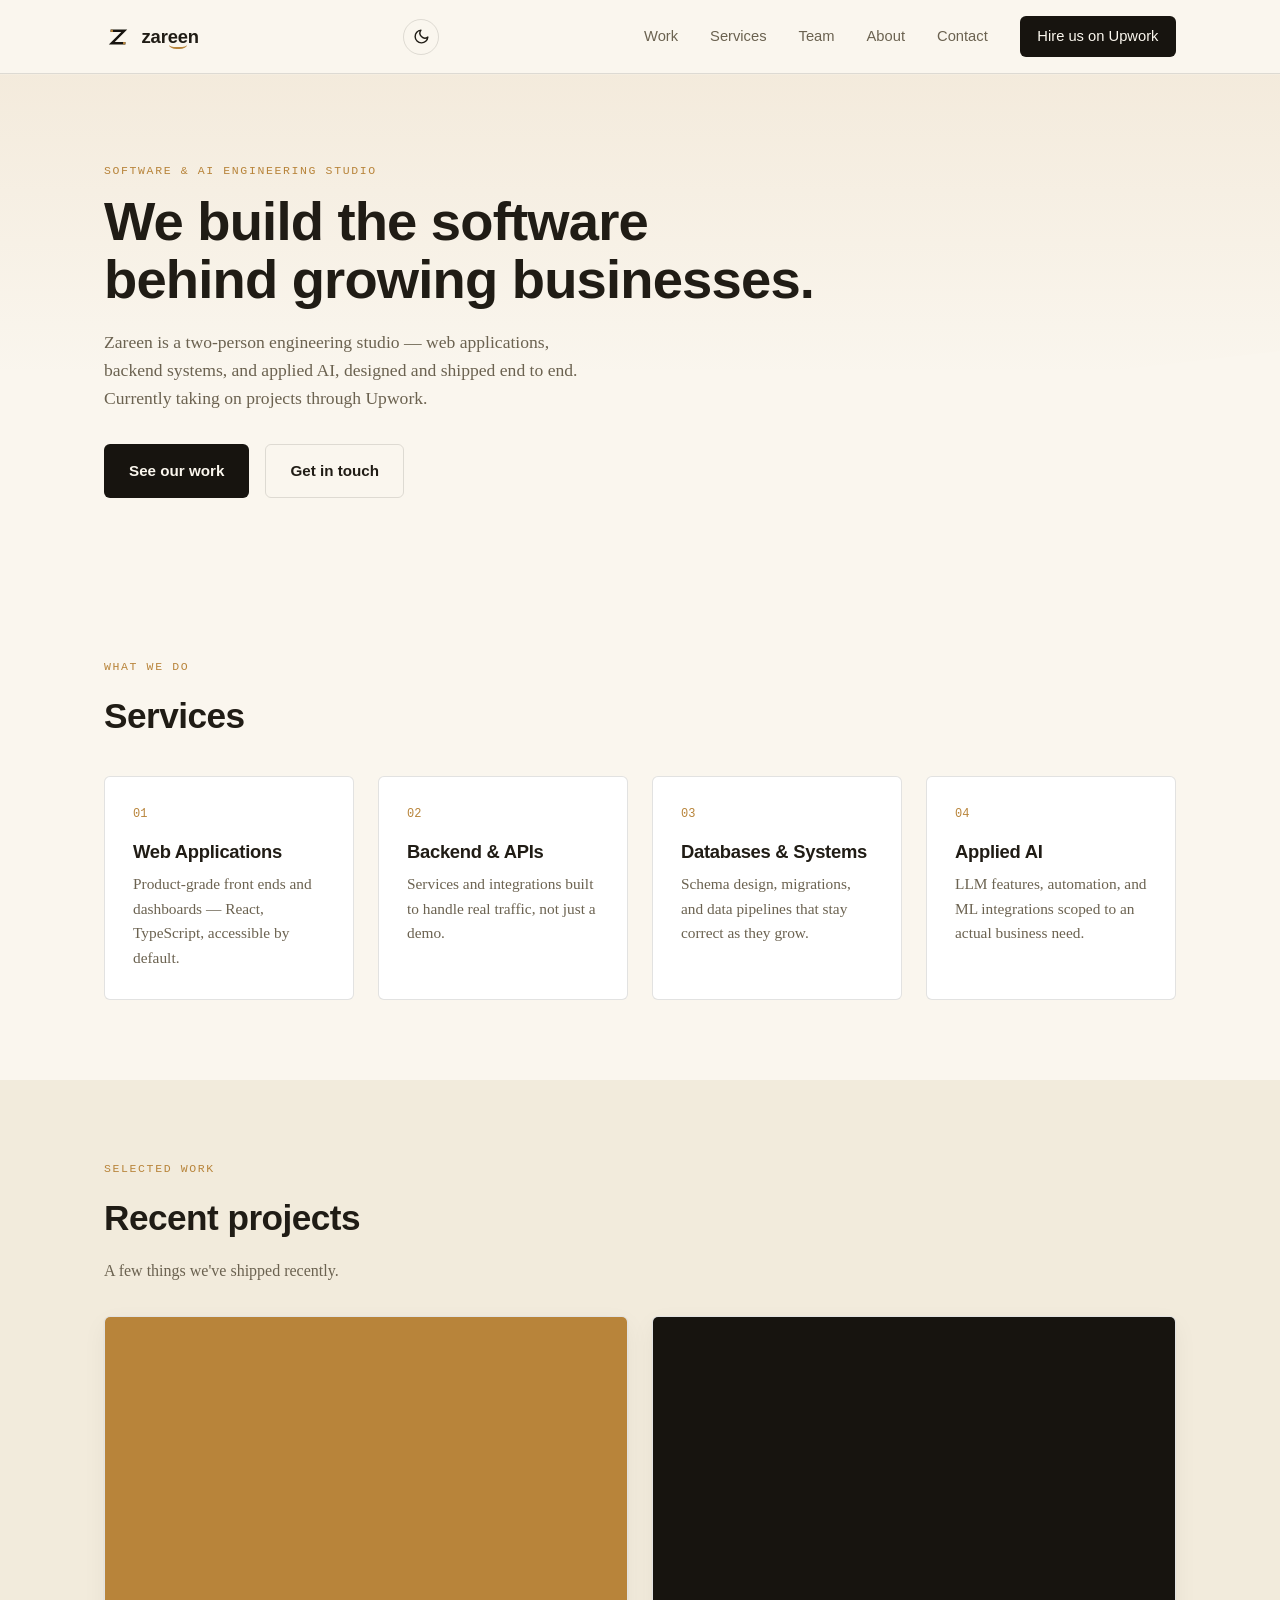
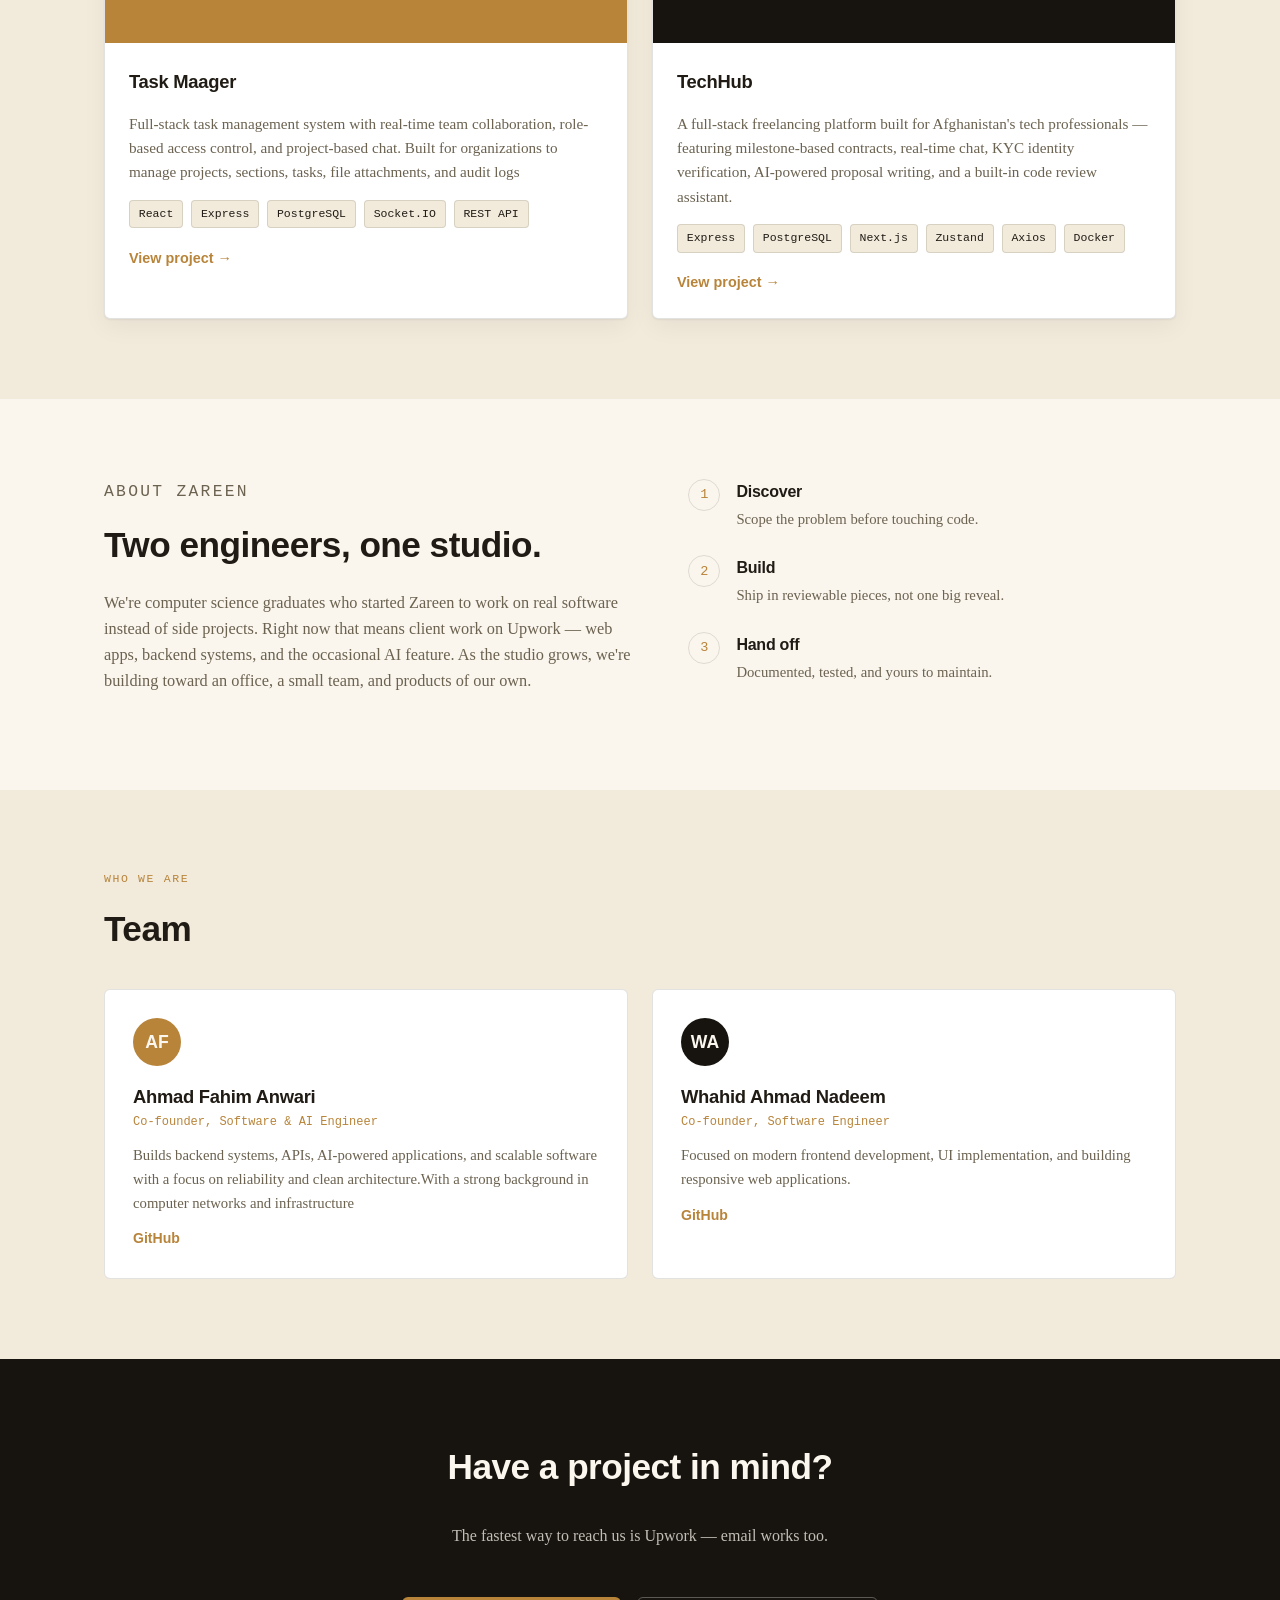
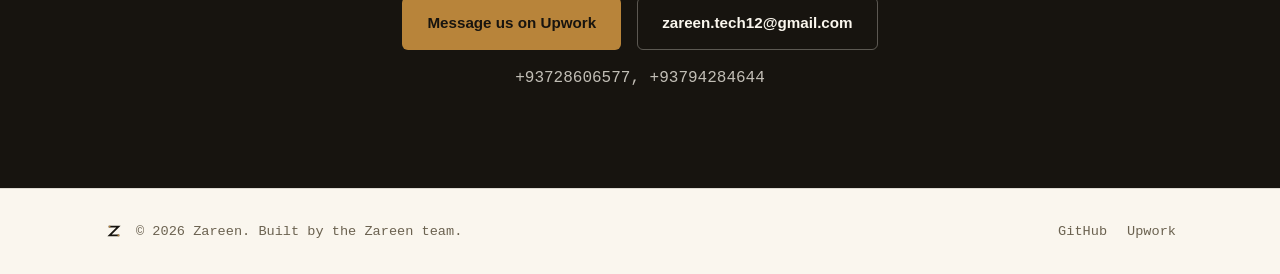
==== commit db7512b4: "Add pictures for projects/team, GitHub+Upwork links per member, remove internal placeholder copy fro" ====
--- a/index.html
+++ b/index.html
@@ -78,7 +78,7 @@
       <div class="wrap">
         <p class="eyebrow">Selected work</p>
         <h2>Recent projects</h2>
-        <p class="section-note">Managed from the admin panel — add, edit, or remove projects there.</p>
+        <p class="section-note">A few things we've shipped recently.</p>
 
         <div class="grid grid-3" id="projectsGrid">
           <p class="loading-note">Loading projects…</p>
--- a/css/styles.css
+++ b/css/styles.css
@@ -271,7 +271,8 @@
   overflow: hidden;
   box-shadow: var(--shadow);
 }
-.project-thumb { aspect-ratio: 16 / 10; }
+.project-thumb { aspect-ratio: 16 / 10; overflow: hidden; }
+.project-thumb img { width: 100%; height: 100%; object-fit: cover; }
 .project-body { padding: 1.5rem; }
 .project-body p { color: var(--muted); font-size: 0.95rem; }
 .tags { display: flex; gap: 0.5rem; flex-wrap: wrap; margin: 0.9rem 0; }
@@ -284,18 +285,12 @@
   padding: 0.25rem 0.55rem;
   border-radius: 4px;
 }
+.project-links { display: flex; gap: 1.25rem; margin: 0; }
 .project-link {
   display: inline-block; margin-top: 0.25rem;
   font-family: var(--font-display); font-weight: 600; font-size: 0.9rem;
   color: var(--gold); text-decoration: none;
 }
-.project-card-empty {
-  display: flex; align-items: center; justify-content: center;
-  border-style: dashed;
-  min-height: 260px;
-}
-.project-card-empty .project-body { text-align: center; }
-.project-card-empty h3 { color: var(--muted); }
 .loading-note { color: var(--muted); font-family: var(--font-mono); font-size: 0.85rem; grid-column: 1 / -1; }
 
 /* ---- Team ---- */
@@ -313,10 +308,13 @@
   font-family: var(--font-display); font-weight: 700; color: var(--paper);
   margin-bottom: 1rem;
   font-size: 1.1rem;
-}
+  object-fit: cover;
+}
+img.team-avatar { display: block; }
 .team-card h3 { margin-bottom: 0.1rem; }
 .team-role { font-family: var(--font-mono); font-size: 0.75rem; color: var(--gold); margin: 0 0 0.75rem; }
 .team-card p.bio { color: var(--muted); font-size: 0.92rem; margin: 0 0 0.75rem; }
+.team-links { display: flex; gap: 1.25rem; margin: 0; }
 .team-card a { font-family: var(--font-display); font-weight: 600; font-size: 0.88rem; color: var(--gold); text-decoration: none; }
 
 .contact-phone { margin-top: 1rem; font-family: var(--font-mono); color: color-mix(in srgb, var(--paper) 70%, transparent); }
